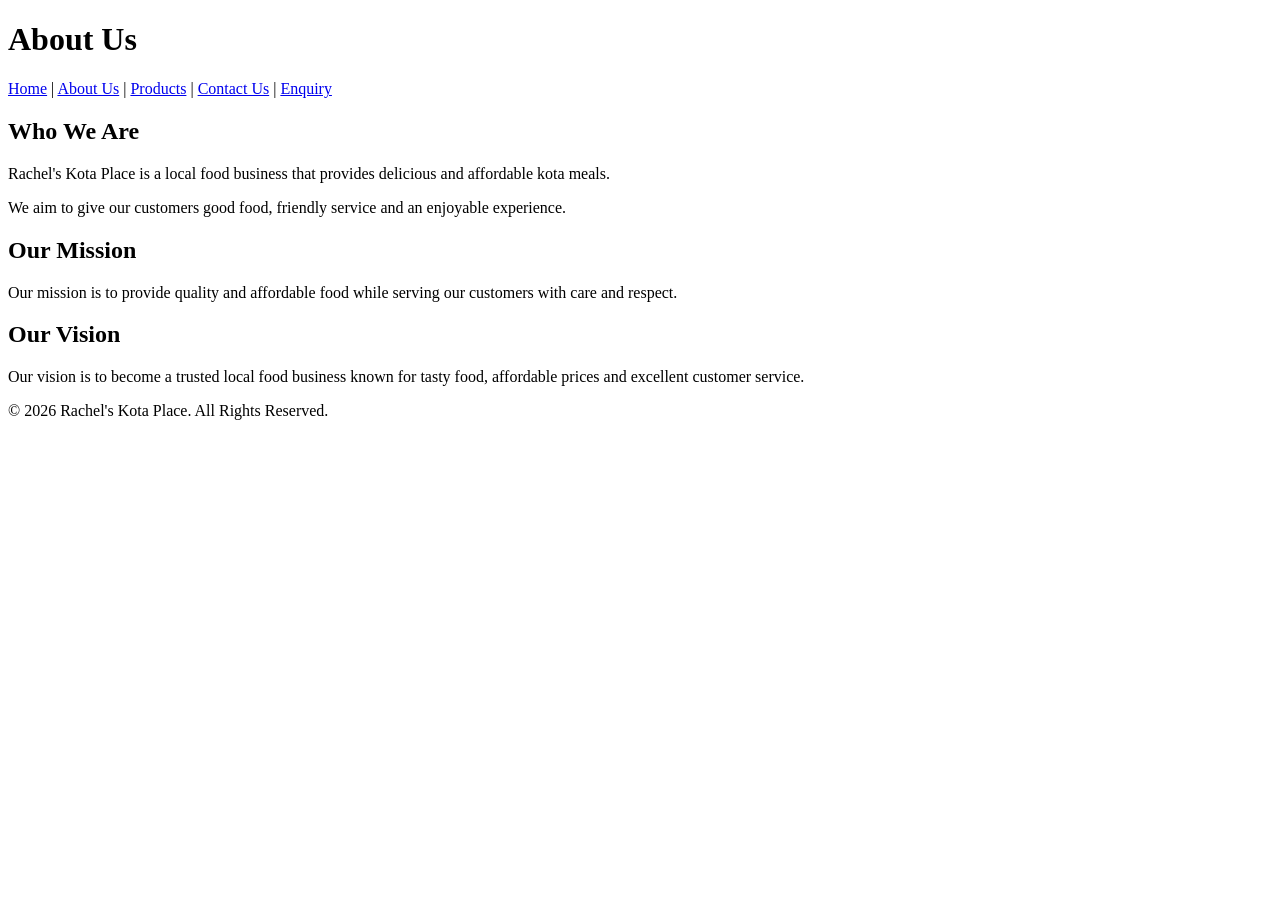
==== about.html @ 19b587e4 "added code" ====
<!DOCTYPE html>
<html lang="en">
<head>
    <meta charset="UTF-8">
    <meta name="viewport" content="width=device-width, initial-scale=1.0">
    <title>About Us - Rachel's Kota Place</title>
</head>

<body>

    <header>
        <h1>About Us</h1>

        <nav>
            <a href="index.html">Home</a> |
            <a href="about.html">About Us</a> |
            <a href="products.html">Products</a> |
            <a href="contact.html">Contact Us</a> |
            <a href="enquiry.html">Enquiry</a>
        </nav>
    </header>

    <main>

        <section>
            <h2>Who We Are</h2>

            <p>
                Rachel's Kota Place is a local food business that provides
                delicious and affordable kota meals.
            </p>

            <p>
                We aim to give our customers good food, friendly service
                and an enjoyable experience.
            </p>
        </section>

        <section>
            <h2>Our Mission</h2>

            <p>
                Our mission is to provide quality and affordable food while
                serving our customers with care and respect.
            </p>
        </section>

        <section>
            <h2>Our Vision</h2>

            <p>
                Our vision is to become a trusted local food business known
                for tasty food, affordable prices and excellent customer service.
            </p>
        </section>

    </main>

    <footer>
        <p>&copy; 2026 Rachel's Kota Place. All Rights Reserved.</p>
    </footer>

</body>
</html>
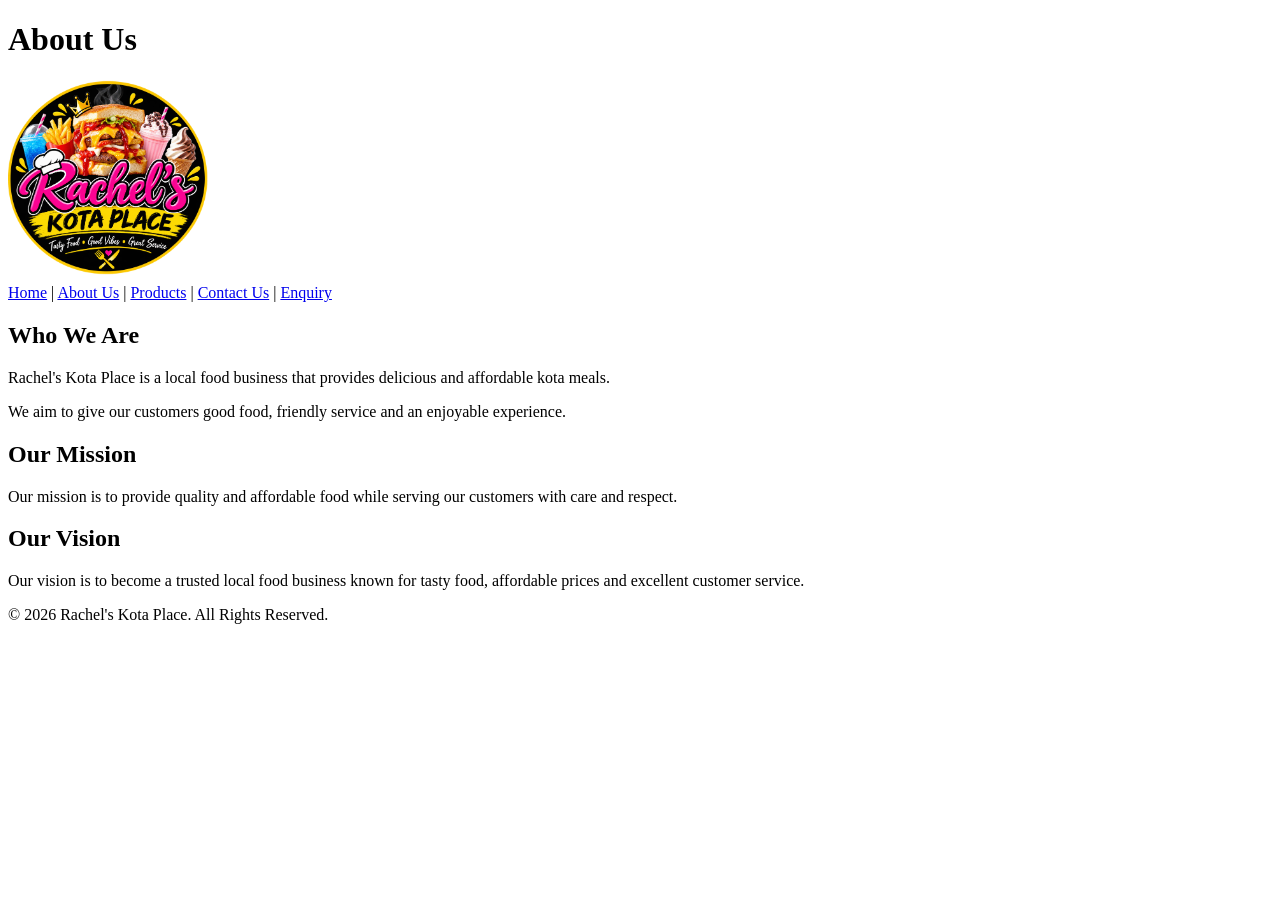
==== commit c69cae23: "added a logo" ====
--- a/about.html
+++ b/about.html
@@ -10,7 +10,8 @@
 
     <header>
         <h1>About Us</h1>
-
+<img src="images/logo.png" alt="Kota Image" 
+        width="200" height="200">
         <nav>
             <a href="index.html">Home</a> |
             <a href="about.html">About Us</a> |
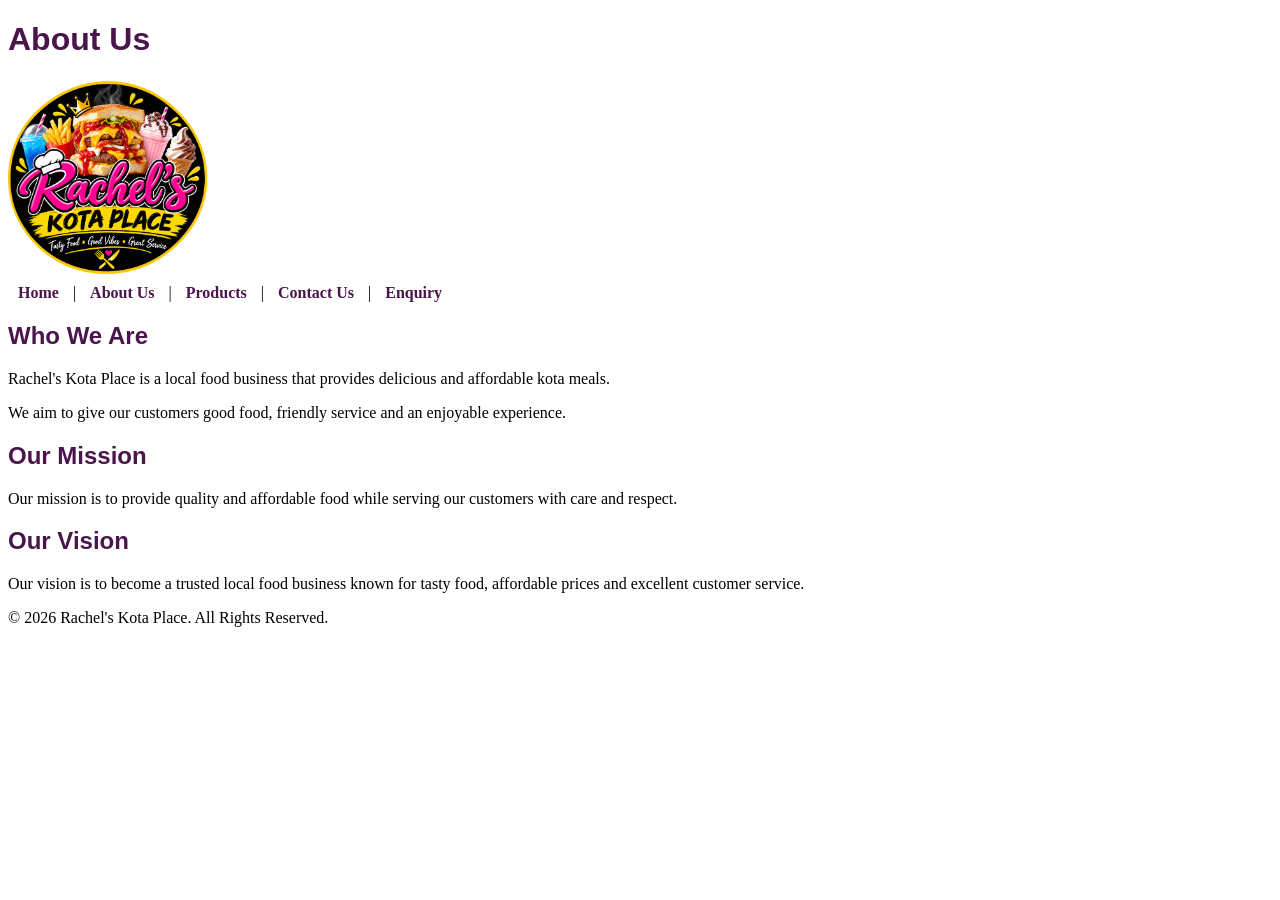
==== commit f84e7d2d: "edited css" ====
--- a/about.html
+++ b/about.html
@@ -4,6 +4,8 @@
     <meta charset="UTF-8">
     <meta name="viewport" content="width=device-width, initial-scale=1.0">
     <title>About Us - Rachel's Kota Place</title>
+      <link rel="  stylesheet" href="css/style.css">
+
 </head>
 
 <body>
--- a/css/style.css
+++ b/css/style.css
@@ -0,0 +1,82 @@
+/* 1. Set up the exact colors from your logo + pink nyana */
+:root {
+  --logo-purple: #4A154B;  /* The rich purple from Rachel's logo */
+  --logo-yellow: #FFD200;  /* The frame yellow */
+  --brand-pink: #FF4A93;   /* The bright pink accent you want */
+  --dark-navy: #1B2B3E;    /* The exact dark color of your current footer */
+}
+
+/* 2. Style your headings to match the logo */
+h1, h2, .form-title {
+  color: var(--logo-purple) !important;
+  font-family: sans-serif;
+}
+
+/* 3. Style your current text navigation menu underneath the logo */
+/* (This applies pink directly to your text links without breaking the layout) */
+nav a, .navigation-links a, header a {
+  color: var(--logo-purple);
+  text-decoration: none;
+  font-weight: bold;
+  padding: 5px 10px;
+  transition: all 0.2s ease;
+}
+
+/* When you hover over a menu item, it turns pink */
+nav a:hover, .navigation-links a:hover {
+  color: var(--brand-pink);
+}
+
+/* The active page link gets a clear pink line underneath it */
+nav a.active, .navigation-links a.active {
+  color: var(--brand-pink);
+  border-bottom: 2px solid var(--brand-pink);
+}
+
+/* 4. Style the Form input boxes */
+input[type="text"],
+input[type="email"],
+select,
+textarea {
+  border: 1px solid #cccccc;
+  border-radius: 4px;
+  padding: 8px;
+}
+
+/* When you click into a text field to type, the border turns pink! */
+input:focus, select:focus, textarea:focus {
+  outline: none;
+  border: 2px solid var(--brand-pink) !important;
+}
+
+/* 5. Style your Submit / Clear buttons at the bottom */
+input[type="submit"], button[type="submit"], .submit-btn {
+  background-color: var(--logo-purple) !important;
+  color: white !important;
+  border: none;
+  padding: 10px 20px;
+  font-weight: bold;
+  cursor: pointer;
+  border-radius: 4px;
+  transition: background 0.2s;
+}
+
+/* When you hover over the submit button, it flashes to your brand pink */
+input[type="submit"]:hover, button[type="submit"]:hover {
+  background-color: var(--brand-pink) !important;
+}
+
+/* Style the clear/reset button to be subtle */
+input[type="reset"], .clear-btn {
+  background: transparent;
+  color: #666666;
+  border: 1px solid #cccccc;
+  padding: 8px 16px;
+  cursor: pointer;
+  border-radius: 4px;
+}
+
+input[type="reset"]:hover {
+  color: var(--brand-pink);
+  border-color: var(--brand-pink);
+}
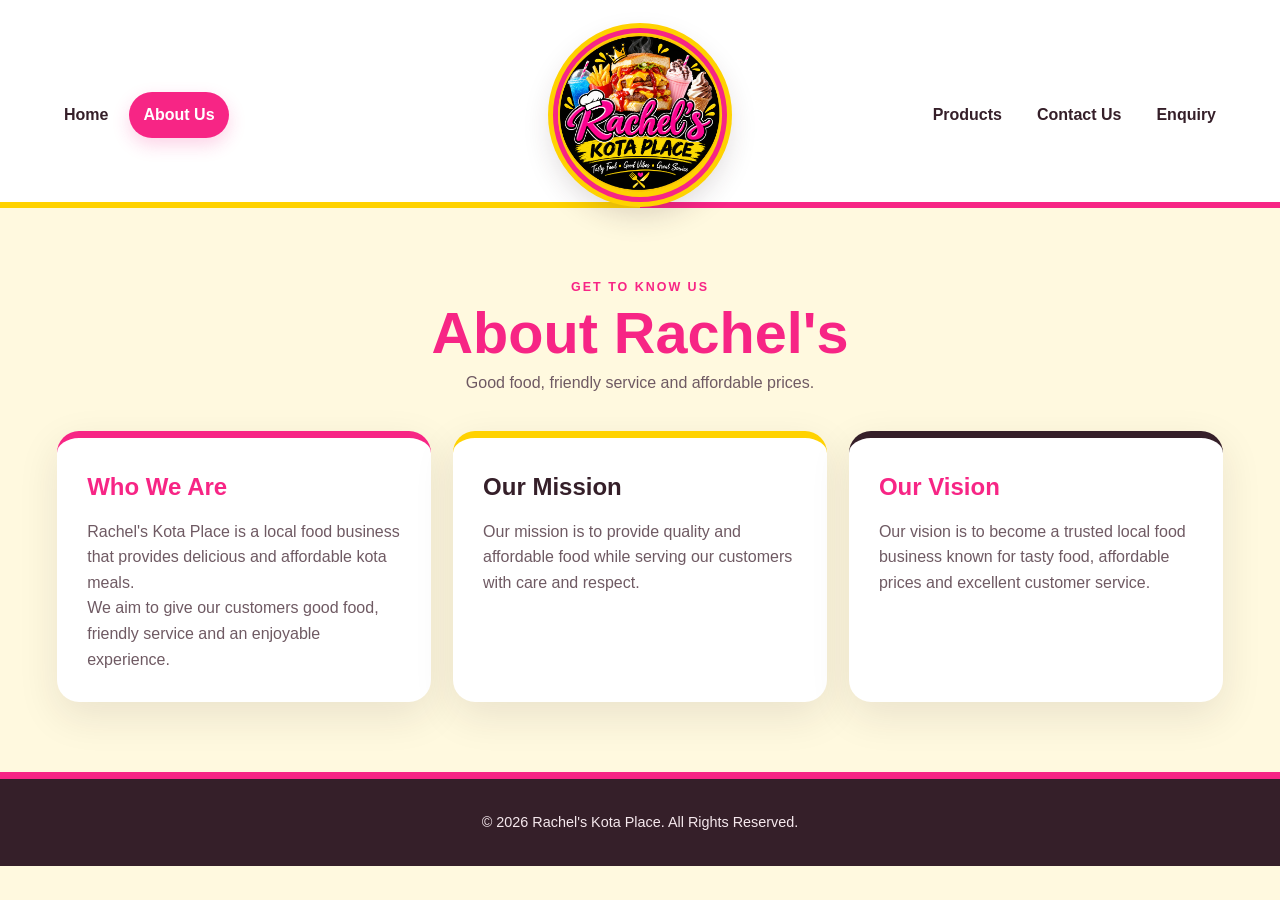
==== commit e6eb5cd0: "UPDATED HTML" ====
--- a/about.html
+++ b/about.html
@@ -4,64 +4,61 @@
     <meta charset="UTF-8">
     <meta name="viewport" content="width=device-width, initial-scale=1.0">
     <title>About Us - Rachel's Kota Place</title>
-      <link rel="  stylesheet" href="css/style.css">
-
+    <link rel="stylesheet" href="css/style.css">
 </head>
-
 <body>
 
-    <header>
-        <h1>About Us</h1>
-<img src="images/logo.png" alt="Kota Image" 
-        width="200" height="200">
-        <nav>
-            <a href="index.html">Home</a> |
-            <a href="about.html">About Us</a> |
-            <a href="products.html">Products</a> |
-            <a href="contact.html">Contact Us</a> |
+<header class="site-header">
+    <div class="header-inner">
+        <nav class="nav nav-left">
+            <a href="index.html">Home</a>
+            <a class="active" href="about.html">About Us</a>
+        </nav>
+        <a class="logo-wrap" href="index.html">
+            <img class="site-logo" src="images/logo.png" alt="Rachel's Kota Place logo">
+        </a>
+        <nav class="nav nav-right">
+            <a href="products.html">Products</a>
+            <a href="contact.html">Contact Us</a>
             <a href="enquiry.html">Enquiry</a>
         </nav>
-    </header>
+    </div>
+    <div class="header-line"></div>
+</header>
 
-    <main>
+<main>
+    <section class="section yellow-section">
+        <div class="section-inner">
+            <div class="section-heading">
+                <div class="small">Get to know us</div>
+                <h2>About Rachel's</h2>
+                <p>Good food, friendly service and affordable prices.</p>
+            </div>
 
-        <section>
-            <h2>Who We Are</h2>
+            <div class="about-grid">
+                <article class="about-card">
+                    <h2>Who We Are</h2>
+                    <p>Rachel's Kota Place is a local food business that provides delicious and affordable kota meals.</p>
+                    <p>We aim to give our customers good food, friendly service and an enjoyable experience.</p>
+                </article>
 
-            <p>
-                Rachel's Kota Place is a local food business that provides
-                delicious and affordable kota meals.
-            </p>
+                <article class="about-card">
+                    <h2>Our Mission</h2>
+                    <p>Our mission is to provide quality and affordable food while serving our customers with care and respect.</p>
+                </article>
 
-            <p>
-                We aim to give our customers good food, friendly service
-                and an enjoyable experience.
-            </p>
-        </section>
+                <article class="about-card">
+                    <h2>Our Vision</h2>
+                    <p>Our vision is to become a trusted local food business known for tasty food, affordable prices and excellent customer service.</p>
+                </article>
+            </div>
+        </div>
+    </section>
+</main>
 
-        <section>
-            <h2>Our Mission</h2>
-
-            <p>
-                Our mission is to provide quality and affordable food while
-                serving our customers with care and respect.
-            </p>
-        </section>
-
-        <section>
-            <h2>Our Vision</h2>
-
-            <p>
-                Our vision is to become a trusted local food business known
-                for tasty food, affordable prices and excellent customer service.
-            </p>
-        </section>
-
-    </main>
-
-    <footer>
-        <p>&copy; 2026 Rachel's Kota Place. All Rights Reserved.</p>
-    </footer>
+<footer>
+    <p>&copy; 2026 Rachel's Kota Place. All Rights Reserved.</p>
+</footer>
 
 </body>
-</html>+</html>
--- a/css/style.css
+++ b/css/style.css
@@ -1,82 +1,851 @@
-/* 1. Set up the exact colors from your logo + pink nyana */
+/* =========================================
+   RACHEL'S KOTA PLACE — PRO DESIGN
+   Pink • Yellow • White • Dark Berry
+   Responsive on desktop, tablet and mobile
+   ========================================= */
+
 :root {
-  --logo-purple: #4A154B;  /* The rich purple from Rachel's logo */
-  --logo-yellow: #FFD200;  /* The frame yellow */
-  --brand-pink: #FF4A93;   /* The bright pink accent you want */
-  --dark-navy: #1B2B3E;    /* The exact dark color of your current footer */
-}
-
-/* 2. Style your headings to match the logo */
-h1, h2, .form-title {
-  color: var(--logo-purple) !important;
-  font-family: sans-serif;
-}
-
-/* 3. Style your current text navigation menu underneath the logo */
-/* (This applies pink directly to your text links without breaking the layout) */
-nav a, .navigation-links a, header a {
-  color: var(--logo-purple);
-  text-decoration: none;
-  font-weight: bold;
-  padding: 5px 10px;
-  transition: all 0.2s ease;
-}
-
-/* When you hover over a menu item, it turns pink */
-nav a:hover, .navigation-links a:hover {
-  color: var(--brand-pink);
-}
-
-/* The active page link gets a clear pink line underneath it */
-nav a.active, .navigation-links a.active {
-  color: var(--brand-pink);
-  border-bottom: 2px solid var(--brand-pink);
-}
-
-/* 4. Style the Form input boxes */
-input[type="text"],
-input[type="email"],
+    --pink: #f72585;
+    --pink-dark: #d9156c;
+    --pink-soft: #fff0f6;
+    --yellow: #ffd200;
+    --yellow-soft: #fff9df;
+    --white: #ffffff;
+    --cream: #fffdf8;
+    --dark: #351f29;
+    --muted: #6f5a63;
+    --line: #f0dfe7;
+    --shadow: 0 14px 40px rgba(53, 31, 41, 0.10);
+    --radius: 22px;
+}
+
+* {
+    box-sizing: border-box;
+    margin: 0;
+    padding: 0;
+}
+
+html {
+    scroll-behavior: smooth;
+}
+
+body {
+    font-family: "Segoe UI", Tahoma, Geneva, Verdana, sans-serif;
+    background: var(--yellow-soft);
+    color: var(--dark);
+    line-height: 1.6;
+    overflow-x: hidden;
+}
+
+img {
+    max-width: 100%;
+    display: block;
+}
+
+a {
+    color: inherit;
+}
+
+/* =========================
+   HEADER
+   ========================= */
+
+.site-header {
+    position: relative;
+    background: var(--white);
+    padding-top: 28px;
+}
+
+.header-inner {
+    width: min(1180px, 94%);
+    margin: 0 auto;
+    min-height: 104px;
+    display: flex;
+    align-items: center;
+    justify-content: space-between;
+    gap: 22px;
+}
+
+/* Navigation sits on both sides of the centred logo */
+.nav {
+    display: flex;
+    align-items: center;
+    gap: 7px;
+    flex: 1;
+}
+
+.nav-left {
+    justify-content: flex-start;
+}
+
+.nav-right {
+    justify-content: flex-end;
+}
+
+.nav a {
+    text-decoration: none;
+    font-weight: 750;
+    color: var(--dark);
+    padding: 10px 14px;
+    border-radius: 25px;
+    transition: .25s ease;
+    white-space: nowrap;
+}
+
+.nav a:hover,
+.nav a.active {
+    background: var(--pink);
+    color: var(--white);
+}
+
+.nav a.active {
+    box-shadow: 0 7px 18px rgba(247, 37, 133, .20);
+}
+
+.logo-wrap {
+    position: relative;
+    z-index: 5;
+    flex: 0 0 174px;
+    display: flex;
+    justify-content: center;
+}
+
+.site-logo {
+    width: 174px;
+    height: 174px;
+    object-fit: cover;
+    border-radius: 50%;
+    border: 5px solid var(--pink);
+    box-shadow: 0 0 0 5px var(--yellow), 0 12px 30px rgba(53, 31, 41, .18);
+    background: var(--yellow);
+}
+
+/* thin brand line under header */
+.header-line {
+    height: 6px;
+    background: linear-gradient(to right, var(--yellow) 0 50%, var(--pink) 50% 100%);
+}
+
+/* =========================
+   HERO
+   ========================= */
+
+.hero {
+    min-height: 470px;
+    background: var(--white);
+    display: grid;
+    grid-template-columns: 1fr 1.15fr;
+    align-items: stretch;
+}
+
+.hero-copy {
+    padding: 70px 7vw 65px max(6vw, calc((100vw - 1180px) / 2));
+    display: flex;
+    flex-direction: column;
+    justify-content: center;
+    position: relative;
+}
+
+.hero-copy::before,
+.hero-copy::after {
+    content: "";
+    position: absolute;
+    width: 28px;
+    height: 28px;
+    border: 7px solid var(--yellow);
+    border-left: 0;
+    border-bottom: 0;
+    transform: rotate(45deg);
+    opacity: .9;
+}
+
+.hero-copy::before {
+    top: 80px;
+    right: 45px;
+}
+
+.hero-copy::after {
+    bottom: 65px;
+    left: 30px;
+    transform: rotate(225deg);
+}
+
+.kicker {
+    color: var(--dark);
+    font-size: clamp(1.2rem, 2vw, 1.7rem);
+    font-weight: 650;
+    font-style: italic;
+    margin-bottom: 4px;
+}
+
+.hero h1 {
+    color: var(--pink);
+    font-size: clamp(3rem, 6vw, 5.5rem);
+    line-height: .95;
+    letter-spacing: -2px;
+    margin-bottom: 14px;
+}
+
+.hero h1 span {
+    color: var(--dark);
+    display: block;
+}
+
+.hero-subtitle {
+    font-size: 1.15rem;
+    color: var(--muted);
+    margin-bottom: 24px;
+}
+
+.hero-subtitle strong {
+    color: var(--pink);
+}
+
+.hero-image {
+    min-height: 470px;
+    background-image: url("../images/hero-kota.jpg");
+    background-size: cover;
+    background-position: center;
+}
+
+.btn {
+    display: inline-flex;
+    width: fit-content;
+    align-items: center;
+    gap: 10px;
+    text-decoration: none;
+    border: 0;
+    background: var(--pink);
+    color: var(--white);
+    font-weight: 800;
+    padding: 13px 24px;
+    border-radius: 30px;
+    box-shadow: 0 9px 22px rgba(247, 37, 133, .24);
+    transition: .25s ease;
+}
+
+.btn:hover {
+    background: var(--yellow);
+    color: var(--dark);
+    transform: translateY(-2px);
+}
+
+/* =========================
+   SHARED SECTIONS
+   ========================= */
+
+.section {
+    padding: 70px 20px;
+}
+
+.section-inner {
+    width: min(1180px, 94%);
+    margin: 0 auto;
+}
+
+.section-heading {
+    text-align: center;
+    margin-bottom: 36px;
+}
+
+.section-heading .small {
+    color: var(--pink);
+    font-weight: 800;
+    text-transform: uppercase;
+    letter-spacing: 2px;
+    font-size: .78rem;
+}
+
+.section-heading h2 {
+    color: var(--pink);
+    font-size: clamp(2.2rem, 5vw, 3.6rem);
+    line-height: 1;
+    margin: 7px 0;
+}
+
+.section-heading p {
+    color: var(--muted);
+}
+
+.yellow-section {
+    background: var(--yellow-soft);
+}
+
+.white-section {
+    background: var(--white);
+}
+
+/* =========================
+   KOTA TABLE / PRODUCT GRID
+   ========================= */
+
+.kota-table {
+    display: grid;
+    grid-template-columns: repeat(5, 1fr);
+    gap: 3px;
+    background: var(--pink);
+    padding: 5px;
+    border-radius: 18px;
+    box-shadow: var(--shadow);
+    overflow: hidden;
+}
+
+.kota-card {
+    background: var(--white);
+    text-align: center;
+    min-width: 0;
+    overflow: hidden;
+}
+
+.kota-card img {
+    width: 100%;
+    height: 175px;
+    object-fit: cover;
+}
+
+.kota-name {
+    background: var(--pink);
+    color: var(--white);
+    font-weight: 800;
+    font-size: 1.08rem;
+    padding: 8px 5px;
+}
+
+.kota-card p {
+    min-height: 70px;
+    padding: 12px 12px 0;
+    color: var(--muted);
+    font-size: .9rem;
+}
+
+.price {
+    display: inline-block;
+    background: var(--yellow);
+    color: var(--dark);
+    font-weight: 900;
+    padding: 7px 17px;
+    border-radius: 30px;
+    margin: 10px 0 17px;
+}
+
+/* Other food */
+.other-products {
+    margin-top: 20px;
+    display: grid;
+    grid-template-columns: repeat(4, 1fr);
+    gap: 16px;
+}
+
+.other-card {
+    background: var(--pink-soft);
+    border: 1px solid #ffd4e5;
+    border-radius: 15px;
+    padding: 15px;
+    text-align: center;
+}
+
+.other-card img {
+    height: 110px;
+    width: 100%;
+    object-fit: cover;
+    border-radius: 12px;
+}
+
+.other-card h3 {
+    margin-top: 12px;
+    background: var(--pink);
+    color: var(--white);
+    border-radius: 9px;
+    padding: 7px;
+    font-size: 1rem;
+}
+
+.other-card .price {
+    margin: 8px 0 0;
+    padding: 4px 15px;
+}
+
+/* =========================
+   INFO CARDS
+   ========================= */
+
+.info-grid {
+    display: grid;
+    grid-template-columns: repeat(3, 1fr);
+    gap: 0;
+    background: var(--white);
+}
+
+.info-card {
+    text-align: center;
+    padding: 30px;
+    border-right: 1px solid var(--yellow);
+}
+
+.info-card:last-child {
+    border-right: 0;
+}
+
+.info-icon {
+    font-size: 2.2rem;
+    margin-bottom: 8px;
+}
+
+.info-card h3 {
+    font-size: 1.3rem;
+    margin-bottom: 8px;
+}
+
+.info-card p {
+    color: var(--muted);
+}
+
+/* =========================
+   ABOUT PAGE
+   ========================= */
+
+.about-grid {
+    display: grid;
+    grid-template-columns: repeat(3, 1fr);
+    gap: 22px;
+}
+
+.about-card {
+    background: var(--white);
+    padding: 30px;
+    border-radius: var(--radius);
+    border-top: 7px solid var(--pink);
+    box-shadow: var(--shadow);
+}
+
+.about-card:nth-child(2) {
+    border-top-color: var(--yellow);
+}
+
+.about-card:nth-child(3) {
+    border-top-color: var(--dark);
+}
+
+.about-card h2 {
+    color: var(--pink);
+    margin-bottom: 12px;
+}
+
+.about-card:nth-child(2) h2 {
+    color: var(--dark);
+}
+
+.about-card p {
+    color: var(--muted);
+}
+
+/* =========================
+   CONTACT PAGE
+   ========================= */
+
+.contact-grid {
+    display: grid;
+    grid-template-columns: .8fr 1.2fr;
+    gap: 25px;
+    align-items: stretch;
+}
+
+.contact-card,
+.map-card,
+.form-card {
+    background: var(--white);
+    border-radius: var(--radius);
+    box-shadow: var(--shadow);
+    padding: 30px;
+}
+
+.contact-item {
+    padding: 18px 0;
+    border-bottom: 1px solid var(--line);
+}
+
+.contact-item:last-child {
+    border-bottom: 0;
+}
+
+.contact-item h3 {
+    color: var(--pink);
+    margin-bottom: 4px;
+}
+
+.contact-item p {
+    color: var(--muted);
+}
+
+.map-card {
+    padding: 10px;
+}
+
+.map-card iframe {
+    width: 100%;
+    height: 100%;
+    min-height: 390px;
+    border: 0;
+    border-radius: 16px;
+}
+
+/* =========================
+   ENQUIRY PAGE
+   ========================= */
+
+.form-card {
+    max-width: 850px;
+    margin: 0 auto;
+}
+
+.form-card h2 {
+    color: var(--pink);
+    font-size: 2rem;
+    margin-bottom: 6px;
+}
+
+.form-intro {
+    color: var(--muted);
+    margin-bottom: 25px;
+}
+
+.form-row {
+    display: grid;
+    grid-template-columns: 1fr 1fr;
+    gap: 18px;
+}
+
+.form-group {
+    margin-bottom: 18px;
+}
+
+label {
+    display: block;
+    font-weight: 750;
+    margin-bottom: 7px;
+}
+
+input,
 select,
 textarea {
-  border: 1px solid #cccccc;
-  border-radius: 4px;
-  padding: 8px;
-}
-
-/* When you click into a text field to type, the border turns pink! */
-input:focus, select:focus, textarea:focus {
-  outline: none;
-  border: 2px solid var(--brand-pink) !important;
-}
-
-/* 5. Style your Submit / Clear buttons at the bottom */
-input[type="submit"], button[type="submit"], .submit-btn {
-  background-color: var(--logo-purple) !important;
-  color: white !important;
-  border: none;
-  padding: 10px 20px;
-  font-weight: bold;
-  cursor: pointer;
-  border-radius: 4px;
-  transition: background 0.2s;
-}
-
-/* When you hover over the submit button, it flashes to your brand pink */
-input[type="submit"]:hover, button[type="submit"]:hover {
-  background-color: var(--brand-pink) !important;
-}
-
-/* Style the clear/reset button to be subtle */
-input[type="reset"], .clear-btn {
-  background: transparent;
-  color: #666666;
-  border: 1px solid #cccccc;
-  padding: 8px 16px;
-  cursor: pointer;
-  border-radius: 4px;
-}
-
-input[type="reset"]:hover {
-  color: var(--brand-pink);
-  border-color: var(--brand-pink);
-}
+    width: 100%;
+    border: 2px solid var(--line);
+    background: var(--cream);
+    border-radius: 12px;
+    padding: 13px 14px;
+    font: inherit;
+    color: var(--dark);
+    outline: none;
+}
+
+input:focus,
+select:focus,
+textarea:focus {
+    border-color: var(--pink);
+    box-shadow: 0 0 0 4px rgba(247, 37, 133, .10);
+}
+
+textarea {
+    min-height: 150px;
+    resize: vertical;
+}
+
+.form-actions {
+    display: flex;
+    gap: 10px;
+    flex-wrap: wrap;
+}
+
+.btn-secondary {
+    border: 0;
+    background: var(--dark);
+    color: var(--white);
+    cursor: pointer;
+    box-shadow: none;
+}
+
+.btn-secondary:hover {
+    background: var(--yellow);
+    color: var(--dark);
+}
+
+/* =========================
+   CTA
+   ========================= */
+
+.cta {
+    text-align: center;
+    padding: 50px 20px;
+    background: var(--white);
+    position: relative;
+    border-top: 1px solid var(--line);
+}
+
+.cta h2 {
+    font-size: clamp(2rem, 4vw, 3rem);
+    margin-bottom: 18px;
+}
+
+.cta p {
+    color: var(--muted);
+    margin-bottom: 22px;
+}
+
+/* =========================
+   FOOTER
+   ========================= */
+
+footer {
+    background: var(--dark);
+    color: var(--white);
+    text-align: center;
+    padding: 32px 15px;
+    border-top: 7px solid var(--pink);
+}
+
+footer p {
+    color: #f5e8ed;
+    margin: 0;
+    font-size: .9rem;
+}
+
+/* =========================
+   TABLET
+   ========================= */
+
+@media (max-width: 950px) {
+    .header-inner {
+        min-height: 90px;
+    }
+
+    .logo-wrap {
+        flex-basis: 140px;
+    }
+
+    .site-logo {
+        width: 140px;
+        height: 140px;
+    }
+
+    .nav a {
+        padding: 8px 9px;
+        font-size: .9rem;
+    }
+
+    .kota-table {
+        grid-template-columns: repeat(3, 1fr);
+    }
+
+    .other-products {
+        grid-template-columns: repeat(2, 1fr);
+    }
+
+    .about-grid {
+        grid-template-columns: 1fr;
+    }
+
+    .contact-grid {
+        grid-template-columns: 1fr;
+    }
+}
+
+/* =========================
+   MOBILE
+   ========================= */
+
+@media (max-width: 700px) {
+    .site-header {
+        padding-top: 15px;
+    }
+
+    .header-inner {
+        width: 94%;
+        display: flex;
+        flex-direction: column;
+        min-height: 0;
+        gap: 13px;
+    }
+
+    .logo-wrap {
+        order: 1;
+        flex-basis: auto;
+    }
+
+    .site-logo {
+        width: 125px;
+        height: 125px;
+    }
+
+    .nav {
+        width: 100%;
+        display: grid;
+        grid-template-columns: repeat(2, 1fr);
+        gap: 6px;
+    }
+
+    .nav-left,
+    .nav-right {
+        justify-content: stretch;
+    }
+
+    .nav-left {
+        order: 2;
+    }
+
+    .nav-right {
+        order: 3;
+    }
+
+    .nav a {
+        text-align: center;
+        padding: 9px 5px;
+        font-size: .85rem;
+    }
+
+    .header-line {
+        margin-top: 13px;
+    }
+
+    .hero {
+        grid-template-columns: 1fr;
+    }
+
+    .hero-copy {
+        padding: 55px 25px 45px;
+        text-align: center;
+        align-items: center;
+    }
+
+    .hero h1 {
+        font-size: clamp(3rem, 15vw, 4.5rem);
+    }
+
+    .hero-image {
+        min-height: 290px;
+        order: 2;
+    }
+
+    .section {
+        padding: 45px 14px;
+    }
+
+    .section-inner {
+        width: 100%;
+    }
+
+    .kota-table {
+        grid-template-columns: 1fr;
+        gap: 5px;
+    }
+
+    .kota-card {
+        display: grid;
+        grid-template-columns: 120px 1fr;
+        grid-template-rows: auto auto auto;
+        text-align: left;
+        align-items: center;
+    }
+
+    .kota-card img {
+        grid-row: 1 / 4;
+        height: 150px;
+        width: 120px;
+    }
+
+    .kota-name {
+        align-self: end;
+        padding: 7px 12px;
+    }
+
+    .kota-card p {
+        min-height: 0;
+        padding: 6px 12px;
+        font-size: .86rem;
+    }
+
+    .kota-card .price {
+        justify-self: start;
+        margin: 5px 12px 10px;
+    }
+
+    .other-products {
+        grid-template-columns: 1fr 1fr;
+        gap: 10px;
+    }
+
+    .other-card {
+        padding: 10px;
+    }
+
+    .other-card img {
+        height: 95px;
+    }
+
+    .info-grid {
+        grid-template-columns: 1fr;
+    }
+
+    .info-card {
+        border-right: 0;
+        border-bottom: 1px solid var(--yellow);
+    }
+
+    .info-card:last-child {
+        border-bottom: 0;
+    }
+
+    .form-row {
+        grid-template-columns: 1fr;
+        gap: 0;
+    }
+
+    .contact-card,
+    .map-card,
+    .form-card {
+        padding: 20px;
+    }
+
+    .map-card iframe {
+        min-height: 300px;
+    }
+}
+
+/* =========================
+   VERY SMALL PHONES
+   ========================= */
+
+@media (max-width: 400px) {
+    .site-logo {
+        width: 105px;
+        height: 105px;
+    }
+
+    .nav {
+        grid-template-columns: 1fr;
+    }
+
+    .nav a {
+        font-size: .9rem;
+    }
+
+    .hero-copy {
+        padding: 45px 18px 35px;
+    }
+
+    .hero h1 {
+        font-size: 2.8rem;
+    }
+
+    .other-products {
+        grid-template-columns: 1fr;
+    }
+
+    .kota-card {
+        grid-template-columns: 100px 1fr;
+    }
+
+    .kota-card img {
+        width: 100px;
+        height: 135px;
+    }
+}
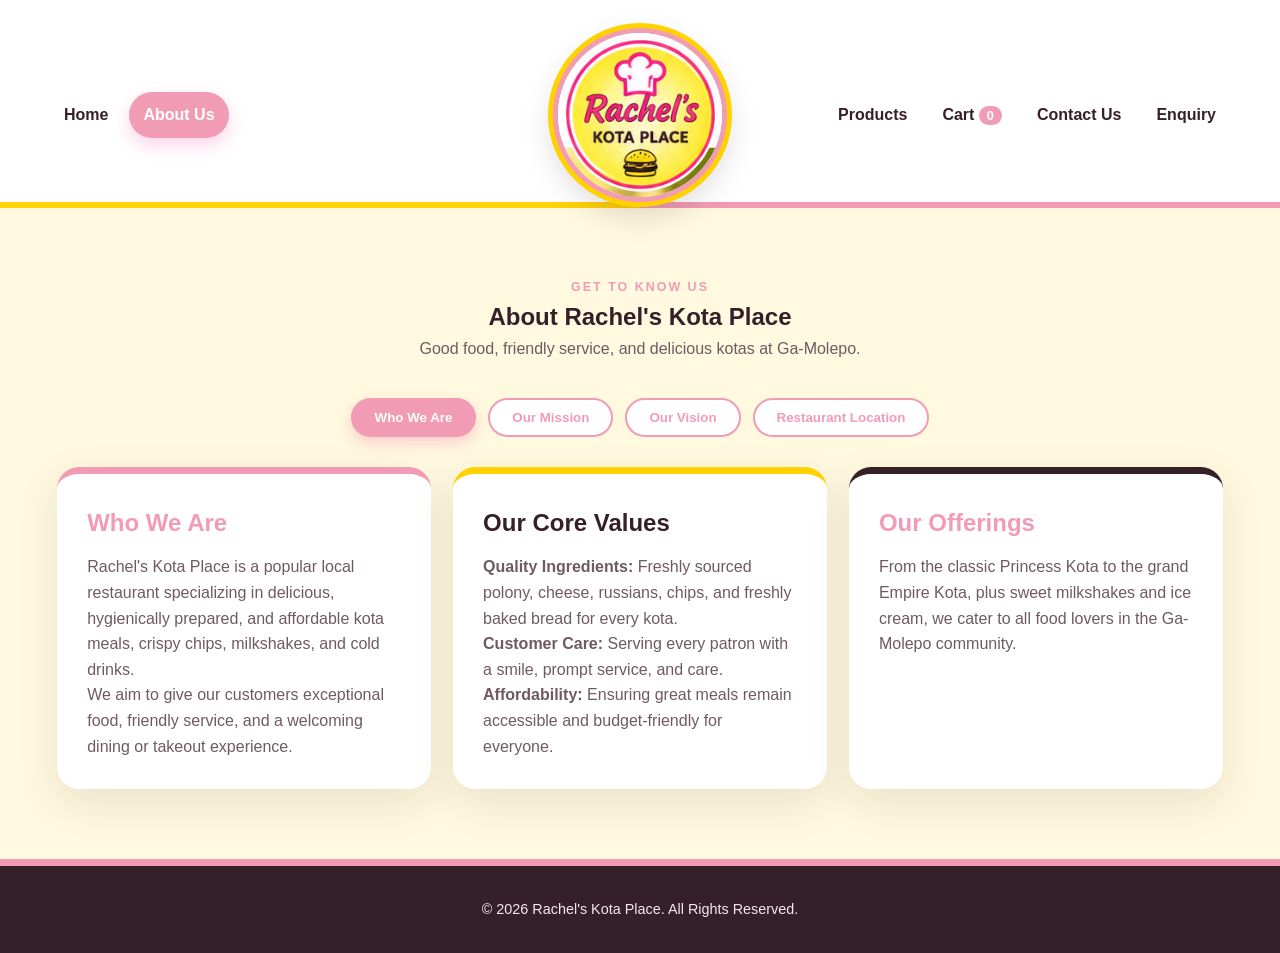
==== commit 0ad1ccbd: "ive added a java script" ====
--- a/about.html
+++ b/about.html
@@ -3,7 +3,8 @@
 <head>
     <meta charset="UTF-8">
     <meta name="viewport" content="width=device-width, initial-scale=1.0">
-    <title>About Us - Rachel's Kota Place</title>
+    <title>About Us | Rachel's Kota Place Restaurant</title>
+    <meta name="description" content="Learn about Rachel's Kota Place restaurant history, mission, vision, and our delicious kotas at Ga-Molepo.">
     <link rel="stylesheet" href="css/style.css">
 </head>
 <body>
@@ -14,11 +15,12 @@
             <a href="index.html">Home</a>
             <a class="active" href="about.html">About Us</a>
         </nav>
-        <a class="logo-wrap" href="index.html">
+        <a class="logo-wrap" href="index.html" aria-label="Rachel's Kota Place home">
             <img class="site-logo" src="images/logo.png" alt="Rachel's Kota Place logo">
         </a>
         <nav class="nav nav-right">
             <a href="products.html">Products</a>
+            <a href="cart.html">Cart <span id="cartBadge" style="background:var(--pink); color:white; padding:2px 8px; border-radius:10px; font-size:0.8rem;">0</span></a>
             <a href="contact.html">Contact Us</a>
             <a href="enquiry.html">Enquiry</a>
         </nav>
@@ -31,27 +33,67 @@
         <div class="section-inner">
             <div class="section-heading">
                 <div class="small">Get to know us</div>
-                <h2>About Rachel's</h2>
-                <p>Good food, friendly service and affordable prices.</p>
+                <h1>About Rachel's Kota Place</h1>
+                <p>Good food, friendly service, and delicious kotas at Ga-Molepo.</p>
             </div>
 
-            <div class="about-grid">
-                <article class="about-card">
-                    <h2>Who We Are</h2>
-                    <p>Rachel's Kota Place is a local food business that provides delicious and affordable kota meals.</p>
-                    <p>We aim to give our customers good food, friendly service and an enjoyable experience.</p>
-                </article>
+            <!-- Interactive Tabs Navigation -->
+            <div class="tabs-nav">
+                <button class="tab-btn active" onclick="switchTab(event, 'who-we-are')">Who We Are</button>
+                <button class="tab-btn" onclick="switchTab(event, 'mission')">Our Mission</button>
+                <button class="tab-btn" onclick="switchTab(event, 'vision')">Our Vision</button>
+                <button class="tab-btn" onclick="switchTab(event, 'location')">Restaurant Location</button>
+            </div>
 
-                <article class="about-card">
-                    <h2>Our Mission</h2>
-                    <p>Our mission is to provide quality and affordable food while serving our customers with care and respect.</p>
-                </article>
+            <!-- Tab Panels -->
+            <div id="who-we-are" class="tab-panel active">
+                <div class="about-grid">
+                    <article class="about-card">
+                        <h2>Who We Are</h2>
+                        <p>Rachel's Kota Place is a popular local restaurant specializing in delicious, hygienically prepared, and affordable kota meals, crispy chips, milkshakes, and cold drinks.</p>
+                        <p>We aim to give our customers exceptional food, friendly service, and a welcoming dining or takeout experience.</p>
+                    </article>
+                    <article class="about-card">
+                        <h2>Our Core Values</h2>
+                        <p><strong>Quality Ingredients:</strong> Freshly sourced polony, cheese, russians, chips, and freshly baked bread for every kota.</p>
+                        <p><strong>Customer Care:</strong> Serving every patron with a smile, prompt service, and care.</p>
+                        <p><strong>Affordability:</strong> Ensuring great meals remain accessible and budget-friendly for everyone.</p>
+                    </article>
+                    <article class="about-card">
+                        <h2>Our Offerings</h2>
+                        <p>From the classic Princess Kota to the grand Empire Kota, plus sweet milkshakes and ice cream, we cater to all food lovers in the Ga-Molepo community.</p>
+                    </article>
+                </div>
+            </div>
 
-                <article class="about-card">
-                    <h2>Our Vision</h2>
-                    <p>Our vision is to become a trusted local food business known for tasty food, affordable prices and excellent customer service.</p>
-                </article>
+            <div id="mission" class="tab-panel">
+                <div class="about-grid">
+                    <article class="about-card">
+                        <h2>Our Mission</h2>
+                        <p>Our mission is to provide quality, tasty, and affordable food while serving our customers with care and respect in a clean restaurant environment.</p>
+                    </article>
+                </div>
             </div>
+
+            <div id="vision" class="tab-panel">
+                <div class="about-grid">
+                    <article class="about-card">
+                        <h2>Our Vision</h2>
+                        <p>Our vision is to become the leading trusted local restaurant and food brand known for mouthwatering kotas, affordable prices, and excellent customer service.</p>
+                    </article>
+                </div>
+            </div>
+
+            <div id="location" class="tab-panel">
+                <div class="about-grid">
+                    <article class="about-card">
+                        <h2>Ga-Molepo Restaurant Location</h2>
+                        <p>Our main restaurant is proudly located in <strong>Ga-Molepo, Polokwane, 0732</strong>.</p>
+                        <p>We welcome walk-in customers daily for sit-down or takeaway orders, as well as party and event catering inquiries.</p>
+                    </article>
+                </div>
+            </div>
+
         </div>
     </section>
 </main>
@@ -60,5 +102,25 @@
     <p>&copy; 2026 Rachel's Kota Place. All Rights Reserved.</p>
 </footer>
 
+<script>
+document.addEventListener("DOMContentLoaded", function() {
+    const cart = JSON.parse(localStorage.getItem('rachel_cart')) || [];
+    const totalCount = cart.reduce((sum, item) => sum + item.quantity, 0);
+    const badge = document.getElementById('cartBadge');
+    if (badge) badge.innerText = totalCount;
+});
+
+function switchTab(evt, tabId) {
+    const panels = document.querySelectorAll('.tab-panel');
+    panels.forEach(p => p.classList.remove('active'));
+
+    const buttons = document.querySelectorAll('.tab-btn');
+    buttons.forEach(b => b.classList.remove('active'));
+
+    document.getElementById(tabId).classList.add('active');
+    evt.currentTarget.classList.add('active');
+}
+</script>
+
 </body>
 </html>
--- a/css/style.css
+++ b/css/style.css
@@ -5,9 +5,9 @@
    ========================================= */
 
 :root {
-    --pink: #f72585;
-    --pink-dark: #d9156c;
-    --pink-soft: #fff0f6;
+    --pink: #f29bb5;
+    --pink-dark: #d47a96;
+    --pink-soft: #fff4f7;
     --yellow: #ffd200;
     --yellow-soft: #fff9df;
     --white: #ffffff;
@@ -849,3 +849,287 @@
         height: 135px;
     }
 }
+
+/* =========================
+   ADVANCED UI & INTERACTIVITY STYLES
+   ========================= */
+
+/* Lightbox */
+.lightbox-overlay {
+    position: fixed;
+    top: 0;
+    left: 0;
+    width: 100vw;
+    height: 100vh;
+    background: rgba(0, 0, 0, 0.85);
+    display: flex;
+    align-items: center;
+    justify-content: center;
+    z-index: 1000;
+    opacity: 0;
+    visibility: hidden;
+    transition: opacity 0.3s ease, visibility 0.3s ease;
+}
+
+.lightbox-overlay.active {
+    opacity: 1;
+    visibility: visible;
+}
+
+.lightbox-container {
+    position: relative;
+    max-width: 90%;
+    max-height: 90%;
+    text-align: center;
+}
+
+.lightbox-container img {
+    max-width: 100%;
+    max-height: 80vh;
+    border-radius: 12px;
+    border: 4px solid var(--white);
+    box-shadow: 0 10px 30px rgba(0,0,0,0.5);
+}
+
+.lightbox-caption {
+    color: var(--white);
+    margin-top: 15px;
+    font-size: 1.2rem;
+    font-weight: 600;
+}
+
+.lightbox-close {
+    position: absolute;
+    top: -40px;
+    right: 0;
+    background: var(--pink);
+    color: var(--white);
+    border: none;
+    font-size: 1.5rem;
+    width: 36px;
+    height: 36px;
+    border-radius: 50%;
+    cursor: pointer;
+    font-weight: bold;
+    display: flex;
+    align-items: center;
+    justify-content: center;
+    transition: background 0.2s;
+}
+
+.lightbox-close:hover {
+    background: var(--yellow);
+    color: var(--dark);
+}
+
+/* Interactive Tabs */
+.tabs-nav {
+    display: flex;
+    justify-content: center;
+    gap: 12px;
+    margin-bottom: 30px;
+    flex-wrap: wrap;
+}
+
+.tab-btn {
+    background: var(--white);
+    border: 2px solid var(--pink);
+    color: var(--pink);
+    padding: 10px 22px;
+    font-weight: 700;
+    border-radius: 25px;
+    cursor: pointer;
+    transition: all 0.25s ease;
+}
+
+.tab-btn.active, .tab-btn:hover {
+    background: var(--pink);
+    color: var(--white);
+    box-shadow: 0 6px 15px rgba(247, 37, 133, 0.2);
+}
+
+.tab-panel {
+    display: none;
+}
+
+.tab-panel.active {
+    display: block;
+    animation: fadeIn 0.4s ease;
+}
+
+@keyframes fadeIn {
+    from { opacity: 0; transform: translateY(8px); }
+    to { opacity: 1; transform: translateY(0); }
+}
+
+/* Product Search / Filter Bar */
+.filter-bar {
+    display: flex;
+    justify-content: center;
+    gap: 12px;
+    margin-bottom: 30px;
+    flex-wrap: wrap;
+    align-items: center;
+}
+
+.filter-input {
+    max-width: 320px;
+    padding: 10px 18px;
+    border-radius: 25px;
+    border: 2px solid var(--pink);
+    background: var(--white);
+}
+
+.filter-btn {
+    background: var(--white);
+    border: 2px solid var(--dark);
+    color: var(--dark);
+    padding: 8px 18px;
+    border-radius: 20px;
+    font-weight: 650;
+    cursor: pointer;
+    transition: all 0.2s;
+}
+
+.filter-btn.active, .filter-btn:hover {
+    background: var(--dark);
+    color: var(--white);
+}
+
+/* Leaflet Map */
+#leaflet-map {
+    width: 100%;
+    height: 390px;
+    border-radius: 16px;
+    z-index: 1;
+}
+
+/* Validation & AJAX Toast */
+.error-text {
+    color: var(--pink-dark);
+    font-size: 0.82rem;
+    margin-top: 4px;
+    display: block;
+    font-weight: 600;
+}
+
+input.error, select.error, textarea.error {
+    border-color: var(--pink-dark);
+    background: #fff0f4;
+}
+
+.toast-notification {
+    position: fixed;
+    bottom: 25px;
+    right: 25px;
+    background: var(--pink);
+    color: var(--white);
+    padding: 16px 24px;
+    border-radius: 12px;
+    box-shadow: 0 10px 30px rgba(0,0,0,0.2);
+    font-weight: 700;
+    z-index: 1100;
+    opacity: 0;
+    transform: translateY(20px);
+    transition: all 0.3s ease;
+}
+
+.toast-notification.show {
+    opacity: 1;
+    transform: translateY(0);
+}
+
+/* =========================
+   CART & ADD-TO-CART STYLES
+   ========================= */
+
+.product-actions {
+    display: flex;
+    gap: 8px;
+    align-items: center;
+    justify-content: center;
+    margin: 10px 10px 15px;
+}
+
+.qty-input {
+    width: 60px;
+    padding: 8px;
+    border: 2px solid var(--line);
+    border-radius: 8px;
+    text-align: center;
+    font-weight: 700;
+}
+
+.add-cart-btn {
+    background: var(--pink);
+    color: var(--white);
+    border: none;
+    padding: 8px 14px;
+    border-radius: 20px;
+    font-weight: 700;
+    cursor: pointer;
+    transition: 0.2s;
+}
+
+.add-cart-btn:hover {
+    background: var(--yellow);
+    color: var(--dark);
+}
+
+.cart-table {
+    width: 100%;
+    border-collapse: collapse;
+    background: var(--white);
+    border-radius: var(--radius);
+    overflow: hidden;
+    box-shadow: var(--shadow);
+    margin-bottom: 30px;
+}
+
+.cart-table th, .cart-table td {
+    padding: 15px 20px;
+    text-align: left;
+    border-bottom: 1px solid var(--line);
+}
+
+.cart-table th {
+    background: var(--pink);
+    color: var(--white);
+    font-weight: 750;
+}
+
+.cart-table img {
+    width: 60px;
+    height: 60px;
+    object-fit: cover;
+    border-radius: 8px;
+}
+
+.cart-summary {
+    background: var(--white);
+    padding: 25px;
+    border-radius: var(--radius);
+    box-shadow: var(--shadow);
+    text-align: right;
+}
+
+.cart-summary h3 {
+    margin-bottom: 15px;
+    color: var(--dark);
+}
+
+.remove-btn {
+    background: var(--pink-dark);
+    color: var(--white);
+    border: none;
+    padding: 6px 12px;
+    border-radius: 6px;
+    cursor: pointer;
+    font-weight: 600;
+}
+
+.remove-btn:hover {
+    background: #a80f50;
+}
+
+
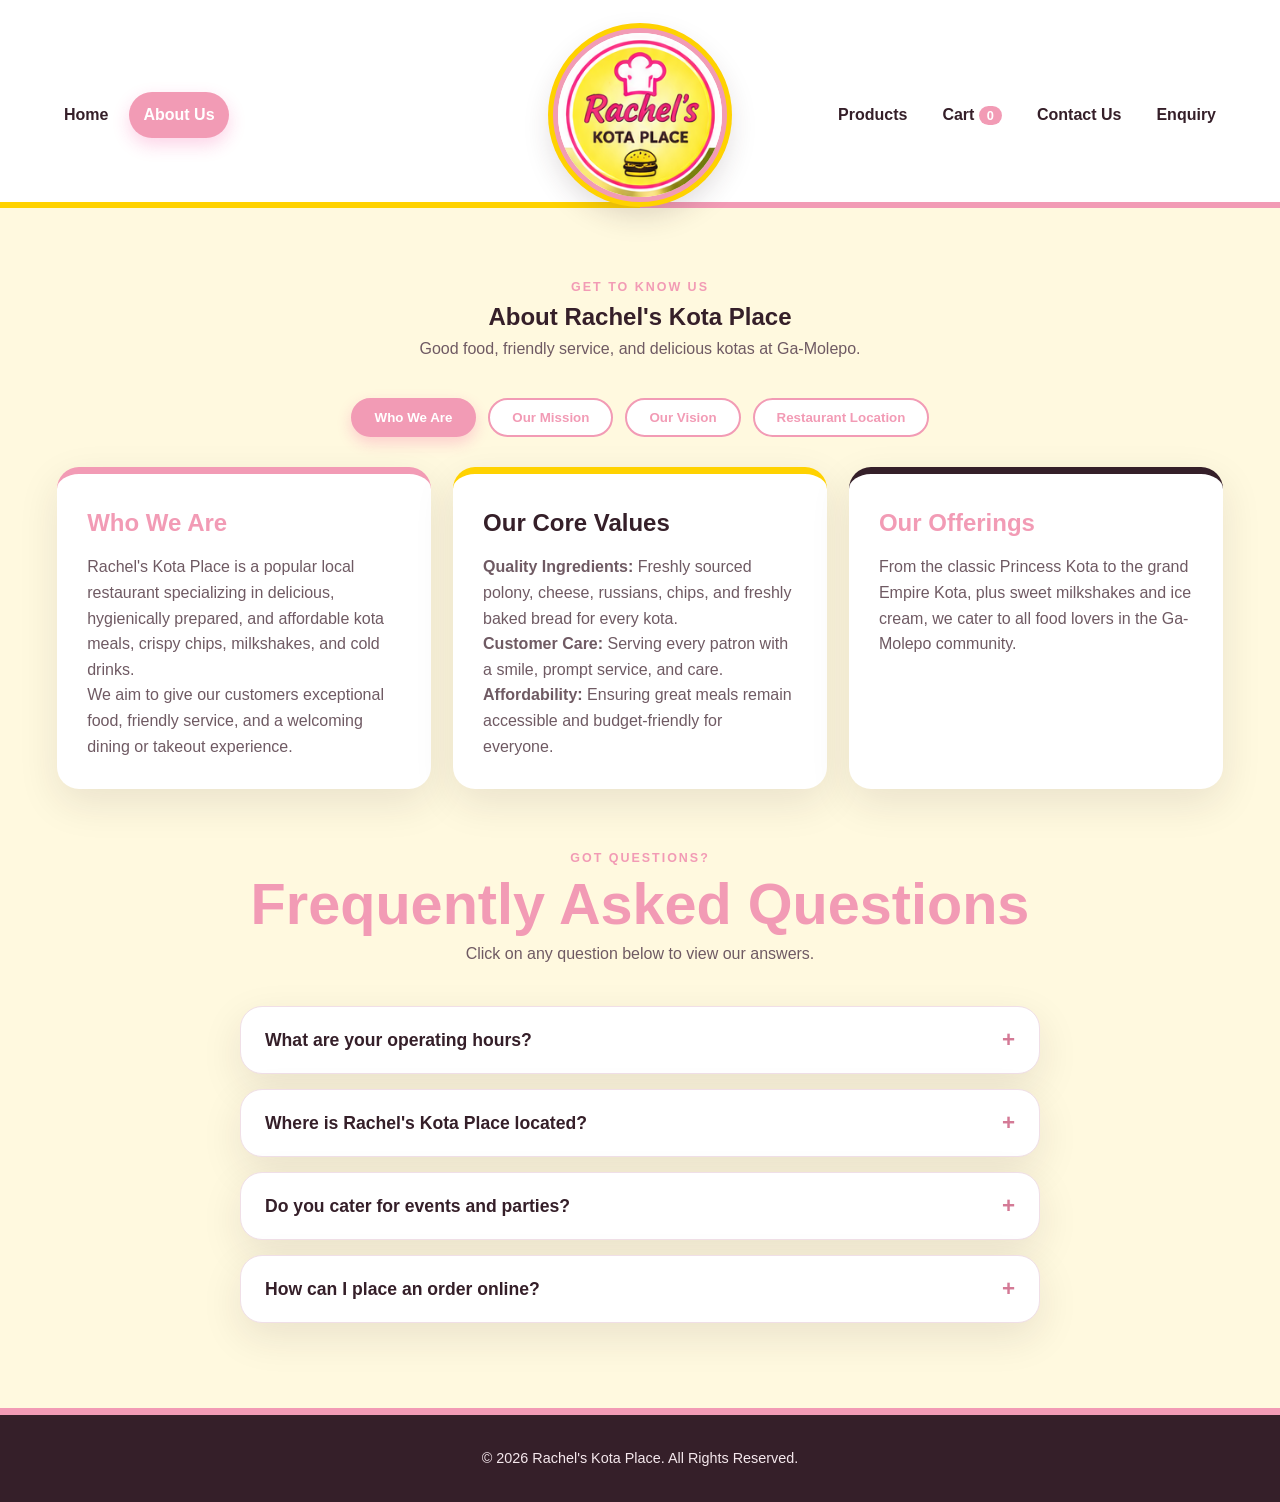
==== commit 50363862: "added a java sccript  and updated everything" ====
--- a/about.html
+++ b/about.html
@@ -3,8 +3,13 @@
 <head>
     <meta charset="UTF-8">
     <meta name="viewport" content="width=device-width, initial-scale=1.0">
-    <title>About Us | Rachel's Kota Place Restaurant</title>
-    <meta name="description" content="Learn about Rachel's Kota Place restaurant history, mission, vision, and our delicious kotas at Ga-Molepo.">
+    <title>About Us & FAQ | Rachel's Kota Place Restaurant</title>
+    <meta name="description" content="Learn about Rachel's Kota Place restaurant history, mission, vision, FAQ, and our delicious kotas at Ga-Molepo.">
+    <meta property="og:title" content="About Us | Rachel's Kota Place">
+    <meta property="og:description" content="Discover our story, mission, vision, and FAQs at Rachel's Kota Place in Ga-Molepo.">
+    <meta property="og:image" content="images/logo.png">
+    <meta http-equiv="X-Content-Type-Options" content="nosniff">
+    <meta http-equiv="X-Frame-Options" content="DENY">
     <link rel="stylesheet" href="css/style.css">
 </head>
 <body>
@@ -94,6 +99,45 @@
                 </div>
             </div>
 
+            <!-- Interactive FAQ Accordion Section -->
+            <div style="margin-top: 60px;">
+                <div class="section-heading" style="margin-bottom: 30px;">
+                    <div class="small">Got Questions?</div>
+                    <h2>Frequently Asked Questions</h2>
+                    <p>Click on any question below to view our answers.</p>
+                </div>
+
+                <div class="accordion-container">
+                    <div class="accordion-item">
+                        <button class="accordion-header" onclick="toggleAccordion(this)">What are your operating hours?</button>
+                        <div class="accordion-content">
+                            <p>We are open Monday through Saturday from 08:00 AM to 19:00 PM. We welcome walk-in orders, takeaways, and advance bookings.</p>
+                        </div>
+                    </div>
+
+                    <div class="accordion-item">
+                        <button class="accordion-header" onclick="toggleAccordion(this)">Where is Rachel's Kota Place located?</button>
+                        <div class="accordion-content">
+                            <p>Our restaurant is proudly located in Ga-Molepo, Polokwane, 0732. You can check our exact pin on the Contact Us page interactive map.</p>
+                        </div>
+                    </div>
+
+                    <div class="accordion-item">
+                        <button class="accordion-header" onclick="toggleAccordion(this)">Do you cater for events and parties?</button>
+                        <div class="accordion-content">
+                            <p>Yes! We offer bulk catering and event bookings. You can submit your requirements through our Enquiry portal or contact us directly via WhatsApp.</p>
+                        </div>
+                    </div>
+
+                    <div class="accordion-item">
+                        <button class="accordion-header" onclick="toggleAccordion(this)">How can I place an order online?</button>
+                        <div class="accordion-content">
+                            <p>You can browse our menu on the Products page, add items with custom quantities to your cart bag, and proceed to our Enquiry checkout page to send your order.</p>
+                        </div>
+                    </div>
+                </div>
+            </div>
+
         </div>
     </section>
 </main>
@@ -120,7 +164,18 @@
     document.getElementById(tabId).classList.add('active');
     evt.currentTarget.classList.add('active');
 }
+
+function toggleAccordion(btn) {
+    const item = btn.parentElement;
+    const isActive = item.classList.contains('active');
+    
+    document.querySelectorAll('.accordion-item').forEach(el => el.classList.remove('active'));
+
+    if (!isActive) {
+        item.classList.add('active');
+    }
+}
 </script>
 
 </body>
-</html>
+</html>
--- a/css/style.css
+++ b/css/style.css
@@ -1,7 +1,28 @@
 /* =========================================
    RACHEL'S KOTA PLACE — PRO DESIGN
    Pink • Yellow • White • Dark Berry
-   Responsive on desktop, tablet and mobile
+
+   WEDE5020 PART 2
+   RESPONSIVE CSS STYLESHEET
+
+   Part 2 requirements demonstrated:
+   - CSS styling
+   - Pseudo-classes
+   - Responsive design
+   - Layout adjustments
+   - Typography adjustments
+   - Navigation adjustments
+   - Responsive images
+   - Forms
+   - Tablet and mobile breakpoints
+   ========================================= */
+
+
+/* =========================================
+   1. CSS COLOUR VARIABLES
+   =========================================
+   CSS variables are used to keep the colour
+   scheme consistent throughout the website.
    ========================================= */
 
 :root {
@@ -10,14 +31,26 @@
     --pink-soft: #fff4f7;
     --yellow: #ffd200;
     --yellow-soft: #fff9df;
+
     --white: #ffffff;
     --cream: #fffdf8;
+
     --dark: #351f29;
     --muted: #6f5a63;
     --line: #f0dfe7;
+
+    /* Reusable shadow and border radius */
     --shadow: 0 14px 40px rgba(53, 31, 41, 0.10);
     --radius: 22px;
 }
+
+
+/* =========================================
+   2. GLOBAL RESET
+   =========================================
+   Removes default browser margins and padding
+   so the website has consistent spacing.
+   ========================================= */
 
 * {
     box-sizing: border-box;
@@ -25,779 +58,1370 @@
     padding: 0;
 }
 
+
+/* =========================================
+   3. HTML
+   =========================================
+   Smooth scrolling improves navigation between
+   sections of the website.
+   ========================================= */
+
 html {
     scroll-behavior: smooth;
 }
 
+
+/* =========================================
+   4. BODY
+   =========================================
+   Main website typography, colours and layout.
+   ========================================= */
+
 body {
     font-family: "Segoe UI", Tahoma, Geneva, Verdana, sans-serif;
+
     background: var(--yellow-soft);
+
     color: var(--dark);
+
     line-height: 1.6;
+
+    /* Prevents unwanted horizontal scrolling */
     overflow-x: hidden;
 }
+
+
+/* =========================================
+   5. RESPONSIVE IMAGES
+   =========================================
+   Images are prevented from becoming wider
+   than their parent container.
+
+   This supports responsive image design.
+   ========================================= */
 
 img {
     max-width: 100%;
     display: block;
 }
 
+
+/* General link styling */
+
 a {
     color: inherit;
 }
 
-/* =========================
-   HEADER
-   ========================= */
+
+/* =========================================
+   6. HEADER
+   ========================================= */
 
 .site-header {
     position: relative;
+
     background: var(--white);
+
     padding-top: 28px;
 }
+
 
 .header-inner {
     width: min(1180px, 94%);
+
     margin: 0 auto;
+
     min-height: 104px;
+
     display: flex;
+
     align-items: center;
+
     justify-content: space-between;
+
     gap: 22px;
 }
 
-/* Navigation sits on both sides of the centred logo */
+
+/* =========================================
+   7. NAVIGATION
+   =========================================
+   Flexbox is used to create a flexible
+   navigation layout on larger screens.
+   ========================================= */
+
 .nav {
     display: flex;
+
     align-items: center;
+
     gap: 7px;
+
     flex: 1;
 }
+
 
 .nav-left {
     justify-content: flex-start;
 }
 
+
 .nav-right {
     justify-content: flex-end;
 }
 
+
+/* Navigation links */
+
 .nav a {
     text-decoration: none;
+
     font-weight: 750;
+
     color: var(--dark);
+
     padding: 10px 14px;
+
     border-radius: 25px;
+
     transition: .25s ease;
+
+    /*
+       Prevents navigation text from breaking
+       awkwardly on larger screens.
+    */
     white-space: nowrap;
 }
+
+
+/* =========================================
+   8. PSEUDO-CLASS :hover
+   =========================================
+   Changes the navigation appearance when the
+   user moves the mouse over a navigation link.
+   ========================================= */
 
 .nav a:hover,
 .nav a.active {
     background: var(--pink);
+
     color: var(--white);
 }
+
+
+/* Active navigation link */
 
 .nav a.active {
     box-shadow: 0 7px 18px rgba(247, 37, 133, .20);
 }
 
+
+/* =========================================
+   9. LOGO
+   ========================================= */
+
 .logo-wrap {
     position: relative;
+
     z-index: 5;
+
     flex: 0 0 174px;
+
     display: flex;
+
     justify-content: center;
 }
+
 
 .site-logo {
     width: 174px;
+
     height: 174px;
+
     object-fit: cover;
+
     border-radius: 50%;
+
     border: 5px solid var(--pink);
-    box-shadow: 0 0 0 5px var(--yellow), 0 12px 30px rgba(53, 31, 41, .18);
+
+    box-shadow:
+        0 0 0 5px var(--yellow),
+        0 12px 30px rgba(53, 31, 41, .18);
+
     background: var(--yellow);
 }
 
-/* thin brand line under header */
+
+/* Brand line */
+
 .header-line {
     height: 6px;
-    background: linear-gradient(to right, var(--yellow) 0 50%, var(--pink) 50% 100%);
-}
-
-/* =========================
-   HERO
-   ========================= */
+
+    background:
+        linear-gradient(
+            to right,
+            var(--yellow) 0 50%,
+            var(--pink) 50% 100%
+        );
+}
+
+
+/* =========================================
+   10. HERO SECTION
+   =========================================
+   Desktop hero uses a two-column CSS Grid
+   layout.
+   ========================================= */
 
 .hero {
     min-height: 470px;
+
     background: var(--white);
+
     display: grid;
+
     grid-template-columns: 1fr 1.15fr;
+
     align-items: stretch;
 }
 
+
+/* Hero text area */
+
 .hero-copy {
-    padding: 70px 7vw 65px max(6vw, calc((100vw - 1180px) / 2));
+    padding:
+        70px
+        7vw
+        65px
+        max(6vw, calc((100vw - 1180px) / 2));
+
     display: flex;
+
     flex-direction: column;
+
     justify-content: center;
+
     position: relative;
 }
+
+
+/* Decorative hero elements */
 
 .hero-copy::before,
 .hero-copy::after {
     content: "";
+
     position: absolute;
+
     width: 28px;
+
     height: 28px;
+
     border: 7px solid var(--yellow);
+
     border-left: 0;
+
     border-bottom: 0;
+
     transform: rotate(45deg);
+
     opacity: .9;
 }
+
 
 .hero-copy::before {
     top: 80px;
+
     right: 45px;
 }
+
 
 .hero-copy::after {
     bottom: 65px;
+
     left: 30px;
+
     transform: rotate(225deg);
 }
+
+
+/* =========================================
+   11. RESPONSIVE TYPOGRAPHY
+   =========================================
+   clamp() allows text to scale between a
+   minimum and maximum size depending on the
+   screen width.
+   ========================================= */
 
 .kicker {
     color: var(--dark);
+
     font-size: clamp(1.2rem, 2vw, 1.7rem);
+
     font-weight: 650;
+
     font-style: italic;
+
     margin-bottom: 4px;
 }
+
 
 .hero h1 {
     color: var(--pink);
+
+    /*
+       Responsive heading size using clamp().
+    */
     font-size: clamp(3rem, 6vw, 5.5rem);
+
     line-height: .95;
+
     letter-spacing: -2px;
+
     margin-bottom: 14px;
 }
+
 
 .hero h1 span {
     color: var(--dark);
+
     display: block;
 }
+
 
 .hero-subtitle {
     font-size: 1.15rem;
+
     color: var(--muted);
+
     margin-bottom: 24px;
 }
+
 
 .hero-subtitle strong {
     color: var(--pink);
 }
 
+
+/* =========================================
+   12. HERO IMAGE
+   =========================================
+   Background image is responsive and uses
+   cover so the image fills the available area.
+   ========================================= */
+
 .hero-image {
     min-height: 470px;
+
     background-image: url("../images/hero-kota.jpg");
+
     background-size: cover;
+
     background-position: center;
 }
+
+
+/* =========================================
+   13. BUTTON
+   ========================================= */
 
 .btn {
     display: inline-flex;
+
     width: fit-content;
+
     align-items: center;
+
     gap: 10px;
+
     text-decoration: none;
+
     border: 0;
+
     background: var(--pink);
+
     color: var(--white);
+
     font-weight: 800;
+
     padding: 13px 24px;
+
     border-radius: 30px;
-    box-shadow: 0 9px 22px rgba(247, 37, 133, .24);
+
+    box-shadow:
+        0 9px 22px rgba(247, 37, 133, .24);
+
     transition: .25s ease;
 }
+
+
+/* =========================================
+   14. PSEUDO-CLASS :hover
+   =========================================
+   Button changes colour and position when
+   the user hovers over it.
+   ========================================= */
 
 .btn:hover {
     background: var(--yellow);
+
     color: var(--dark);
+
     transform: translateY(-2px);
 }
 
-/* =========================
-   SHARED SECTIONS
-   ========================= */
+
+/* =========================================
+   15. SHARED SECTIONS
+   ========================================= */
 
 .section {
     padding: 70px 20px;
 }
 
+
 .section-inner {
     width: min(1180px, 94%);
+
     margin: 0 auto;
 }
+
 
 .section-heading {
     text-align: center;
+
     margin-bottom: 36px;
 }
+
 
 .section-heading .small {
     color: var(--pink);
+
     font-weight: 800;
+
     text-transform: uppercase;
+
     letter-spacing: 2px;
+
     font-size: .78rem;
 }
+
+
+/* Responsive section heading */
 
 .section-heading h2 {
     color: var(--pink);
+
     font-size: clamp(2.2rem, 5vw, 3.6rem);
+
     line-height: 1;
+
     margin: 7px 0;
 }
+
 
 .section-heading p {
     color: var(--muted);
 }
 
+
 .yellow-section {
     background: var(--yellow-soft);
 }
 
+
 .white-section {
     background: var(--white);
 }
 
-/* =========================
-   KOTA TABLE / PRODUCT GRID
-   ========================= */
+
+/* =========================================
+   16. KOTA PRODUCT GRID
+   =========================================
+   CSS Grid is used to display the products
+   in columns on desktop screens.
+   ========================================= */
 
 .kota-table {
     display: grid;
+
     grid-template-columns: repeat(5, 1fr);
+
     gap: 3px;
+
     background: var(--pink);
+
     padding: 5px;
+
     border-radius: 18px;
+
     box-shadow: var(--shadow);
+
     overflow: hidden;
 }
+
 
 .kota-card {
     background: var(--white);
+
     text-align: center;
+
     min-width: 0;
+
     overflow: hidden;
 }
+
+
+/* =========================================
+   17. RESPONSIVE PRODUCT IMAGES
+   ========================================= */
 
 .kota-card img {
     width: 100%;
+
     height: 175px;
+
     object-fit: cover;
 }
+
 
 .kota-name {
     background: var(--pink);
+
     color: var(--white);
+
     font-weight: 800;
+
     font-size: 1.08rem;
+
     padding: 8px 5px;
 }
+
 
 .kota-card p {
     min-height: 70px;
+
     padding: 12px 12px 0;
+
     color: var(--muted);
+
     font-size: .9rem;
 }
+
 
 .price {
     display: inline-block;
+
     background: var(--yellow);
+
     color: var(--dark);
+
     font-weight: 900;
+
     padding: 7px 17px;
+
     border-radius: 30px;
+
     margin: 10px 0 17px;
 }
 
-/* Other food */
+
+/* =========================================
+   18. OTHER PRODUCTS
+   ========================================= */
+
 .other-products {
     margin-top: 20px;
+
     display: grid;
+
     grid-template-columns: repeat(4, 1fr);
+
     gap: 16px;
 }
+
 
 .other-card {
     background: var(--pink-soft);
+
     border: 1px solid #ffd4e5;
+
     border-radius: 15px;
+
     padding: 15px;
+
     text-align: center;
 }
+
 
 .other-card img {
     height: 110px;
+
     width: 100%;
+
     object-fit: cover;
+
     border-radius: 12px;
 }
+
 
 .other-card h3 {
     margin-top: 12px;
+
     background: var(--pink);
+
     color: var(--white);
+
     border-radius: 9px;
+
     padding: 7px;
+
     font-size: 1rem;
 }
+
 
 .other-card .price {
     margin: 8px 0 0;
+
     padding: 4px 15px;
 }
 
-/* =========================
-   INFO CARDS
-   ========================= */
+
+/* =========================================
+   19. INFORMATION CARDS
+   ========================================= */
 
 .info-grid {
     display: grid;
+
     grid-template-columns: repeat(3, 1fr);
+
     gap: 0;
+
     background: var(--white);
 }
+
 
 .info-card {
     text-align: center;
+
     padding: 30px;
+
     border-right: 1px solid var(--yellow);
 }
+
 
 .info-card:last-child {
     border-right: 0;
 }
 
+
 .info-icon {
     font-size: 2.2rem;
+
     margin-bottom: 8px;
 }
+
 
 .info-card h3 {
     font-size: 1.3rem;
+
     margin-bottom: 8px;
 }
+
 
 .info-card p {
     color: var(--muted);
 }
 
-/* =========================
-   ABOUT PAGE
-   ========================= */
+
+/* =========================================
+   20. ABOUT PAGE
+   ========================================= */
 
 .about-grid {
     display: grid;
+
     grid-template-columns: repeat(3, 1fr);
+
     gap: 22px;
 }
+
 
 .about-card {
     background: var(--white);
+
     padding: 30px;
+
     border-radius: var(--radius);
+
     border-top: 7px solid var(--pink);
+
     box-shadow: var(--shadow);
 }
+
 
 .about-card:nth-child(2) {
     border-top-color: var(--yellow);
 }
 
+
 .about-card:nth-child(3) {
     border-top-color: var(--dark);
 }
 
+
 .about-card h2 {
     color: var(--pink);
+
     margin-bottom: 12px;
 }
+
 
 .about-card:nth-child(2) h2 {
     color: var(--dark);
 }
 
+
 .about-card p {
     color: var(--muted);
 }
 
-/* =========================
-   CONTACT PAGE
-   ========================= */
+
+/* =========================================
+   21. CONTACT PAGE
+   ========================================= */
 
 .contact-grid {
     display: grid;
+
     grid-template-columns: .8fr 1.2fr;
+
     gap: 25px;
+
     align-items: stretch;
 }
+
 
 .contact-card,
 .map-card,
 .form-card {
     background: var(--white);
+
     border-radius: var(--radius);
+
     box-shadow: var(--shadow);
+
     padding: 30px;
 }
+
 
 .contact-item {
     padding: 18px 0;
+
     border-bottom: 1px solid var(--line);
 }
+
 
 .contact-item:last-child {
     border-bottom: 0;
 }
 
+
 .contact-item h3 {
     color: var(--pink);
+
     margin-bottom: 4px;
 }
+
 
 .contact-item p {
     color: var(--muted);
 }
 
+
+/* =========================================
+   22. RESPONSIVE MAP
+   ========================================= */
+
 .map-card {
     padding: 10px;
 }
 
+
 .map-card iframe {
     width: 100%;
+
     height: 100%;
+
     min-height: 390px;
+
     border: 0;
+
     border-radius: 16px;
 }
 
-/* =========================
-   ENQUIRY PAGE
-   ========================= */
+
+/* =========================================
+   23. ENQUIRY FORM
+   ========================================= */
 
 .form-card {
     max-width: 850px;
+
     margin: 0 auto;
 }
+
 
 .form-card h2 {
     color: var(--pink);
+
     font-size: 2rem;
+
     margin-bottom: 6px;
 }
+
 
 .form-intro {
     color: var(--muted);
+
     margin-bottom: 25px;
 }
+
+
+/* Two-column form layout on larger screens */
 
 .form-row {
     display: grid;
+
     grid-template-columns: 1fr 1fr;
+
     gap: 18px;
 }
+
 
 .form-group {
     margin-bottom: 18px;
 }
 
+
 label {
     display: block;
+
     font-weight: 750;
+
     margin-bottom: 7px;
 }
+
+
+/* =========================================
+   24. FORM CONTROLS
+   ========================================= */
 
 input,
 select,
 textarea {
     width: 100%;
+
     border: 2px solid var(--line);
+
     background: var(--cream);
+
     border-radius: 12px;
+
     padding: 13px 14px;
+
     font: inherit;
+
     color: var(--dark);
+
     outline: none;
 }
+
+
+/* =========================================
+   25. PSEUDO-CLASS :focus
+   =========================================
+   Highlights form controls when the user
+   clicks or tabs into them.
+   ========================================= */
 
 input:focus,
 select:focus,
 textarea:focus {
     border-color: var(--pink);
-    box-shadow: 0 0 0 4px rgba(247, 37, 133, .10);
-}
+
+    box-shadow:
+        0 0 0 4px rgba(247, 37, 133, .10);
+}
+
 
 textarea {
     min-height: 150px;
+
     resize: vertical;
 }
+
 
 .form-actions {
     display: flex;
+
     gap: 10px;
+
     flex-wrap: wrap;
 }
+
+
+/* Secondary button */
 
 .btn-secondary {
     border: 0;
+
     background: var(--dark);
+
     color: var(--white);
+
     cursor: pointer;
+
     box-shadow: none;
 }
+
+
+/* =========================================
+   26. PSEUDO-CLASS :hover
+   ========================================= */
 
 .btn-secondary:hover {
     background: var(--yellow);
+
     color: var(--dark);
 }
 
-/* =========================
-   CTA
-   ========================= */
+
+/* =========================================
+   27. CALL TO ACTION
+   ========================================= */
 
 .cta {
     text-align: center;
+
     padding: 50px 20px;
+
     background: var(--white);
+
     position: relative;
+
     border-top: 1px solid var(--line);
 }
+
 
 .cta h2 {
     font-size: clamp(2rem, 4vw, 3rem);
+
     margin-bottom: 18px;
 }
+
 
 .cta p {
     color: var(--muted);
+
     margin-bottom: 22px;
 }
 
-/* =========================
-   FOOTER
-   ========================= */
+
+/* =========================================
+   28. FOOTER
+   ========================================= */
 
 footer {
     background: var(--dark);
+
     color: var(--white);
+
     text-align: center;
+
     padding: 32px 15px;
+
     border-top: 7px solid var(--pink);
 }
+
 
 footer p {
     color: #f5e8ed;
+
     margin: 0;
+
     font-size: .9rem;
 }
 
-/* =========================
-   TABLET
-   ========================= */
+
+/* =========================================
+   29. TABLET RESPONSIVE DESIGN
+   =========================================
+   BREAKPOINT: 950px
+
+   This media query demonstrates responsive
+   design for tablet-sized screens.
+
+   Changes include:
+   - Smaller logo
+   - Smaller navigation
+   - Product grid changes
+   - About cards change to one column
+   - Contact layout changes
+   ========================================= */
 
 @media (max-width: 950px) {
+
+    /* Header layout adjustment */
+
     .header-inner {
         min-height: 90px;
     }
 
+
+    /* Logo size adjustment */
+
     .logo-wrap {
         flex-basis: 140px;
     }
 
+
     .site-logo {
         width: 140px;
+
         height: 140px;
     }
+
+
+    /* Navigation typography adjustment */
 
     .nav a {
         padding: 8px 9px;
+
         font-size: .9rem;
     }
+
+
+    /* Product grid changes from 5 columns
+       to 3 columns on tablets */
 
     .kota-table {
         grid-template-columns: repeat(3, 1fr);
     }
 
+
+    /* Other products change from 4 columns
+       to 2 columns */
+
     .other-products {
         grid-template-columns: repeat(2, 1fr);
     }
 
+
+    /* About cards become one column */
+
     .about-grid {
         grid-template-columns: 1fr;
     }
 
+
+    /* Contact layout becomes one column */
+
     .contact-grid {
         grid-template-columns: 1fr;
     }
 }
 
-/* =========================
-   MOBILE
-   ========================= */
+
+/* =========================================
+   30. MOBILE RESPONSIVE DESIGN
+   =========================================
+   BREAKPOINT: 700px
+
+   This is the main mobile breakpoint.
+
+   The website layout changes significantly
+   to make the website easier to use on phones.
+
+   Changes include:
+   - Header becomes vertical
+   - Navigation becomes a grid
+   - Hero becomes one column
+   - Product cards become one column
+   - Information cards become one column
+   - Forms become one column
+   ========================================= */
 
 @media (max-width: 700px) {
+
+    /* Mobile header spacing */
+
     .site-header {
         padding-top: 15px;
     }
 
+
+    /* =====================================
+       MOBILE HEADER LAYOUT
+       ===================================== */
+
     .header-inner {
         width: 94%;
+
         display: flex;
+
         flex-direction: column;
+
         min-height: 0;
+
         gap: 13px;
     }
+
+
+    /* Logo moves above navigation */
 
     .logo-wrap {
         order: 1;
+
         flex-basis: auto;
     }
+
+
+    /* Mobile logo size */
 
     .site-logo {
         width: 125px;
+
         height: 125px;
     }
+
+
+    /* =====================================
+       MOBILE NAVIGATION ADJUSTMENT
+       =====================================
+       Navigation changes from desktop flex
+       layout into a two-column grid.
+       ===================================== */
 
     .nav {
         width: 100%;
+
         display: grid;
+
         grid-template-columns: repeat(2, 1fr);
+
         gap: 6px;
     }
+
 
     .nav-left,
     .nav-right {
         justify-content: stretch;
     }
 
+
     .nav-left {
         order: 2;
     }
 
+
     .nav-right {
         order: 3;
     }
 
+
+    /* Mobile navigation links */
+
     .nav a {
         text-align: center;
+
         padding: 9px 5px;
+
         font-size: .85rem;
     }
+
 
     .header-line {
         margin-top: 13px;
     }
 
+
+    /* =====================================
+       MOBILE HERO LAYOUT
+       =====================================
+       The desktop two-column hero changes
+       into one vertical column.
+       ===================================== */
+
     .hero {
         grid-template-columns: 1fr;
     }
 
+
+    /* Mobile hero text */
+
     .hero-copy {
         padding: 55px 25px 45px;
+
         text-align: center;
+
         align-items: center;
     }
+
+
+    /* Mobile heading typography */
 
     .hero h1 {
         font-size: clamp(3rem, 15vw, 4.5rem);
     }
 
+
+    /* Mobile hero image */
+
     .hero-image {
         min-height: 290px;
+
         order: 2;
     }
+
+
+    /* =====================================
+       MOBILE SECTION SPACING
+       ===================================== */
 
     .section {
         padding: 45px 14px;
     }
 
+
     .section-inner {
         width: 100%;
     }
 
+
+    /* =====================================
+       MOBILE PRODUCT GRID
+       =====================================
+       Product cards change from multiple
+       columns into a single-column layout.
+       ===================================== */
+
     .kota-table {
         grid-template-columns: 1fr;
+
         gap: 5px;
     }
+
+
+    /* =====================================
+       MOBILE PRODUCT CARD
+       ===================================== */
 
     .kota-card {
         display: grid;
+
         grid-template-columns: 120px 1fr;
+
         grid-template-rows: auto auto auto;
+
         text-align: left;
+
         align-items: center;
     }
+
+
+    /* Product image adjustment */
 
     .kota-card img {
         grid-row: 1 / 4;
+
         height: 150px;
+
         width: 120px;
     }
+
 
     .kota-name {
         align-self: end;
+
         padding: 7px 12px;
     }
+
 
     .kota-card p {
         min-height: 0;
+
         padding: 6px 12px;
+
         font-size: .86rem;
     }
+
 
     .kota-card .price {
         justify-self: start;
+
         margin: 5px 12px 10px;
     }
+
+
+    /* =====================================
+       MOBILE OTHER PRODUCTS
+       ===================================== */
 
     .other-products {
         grid-template-columns: 1fr 1fr;
+
         gap: 10px;
     }
+
 
     .other-card {
         padding: 10px;
     }
 
+
     .other-card img {
         height: 95px;
     }
 
+
+    /* =====================================
+       MOBILE INFORMATION CARDS
+       ===================================== */
+
     .info-grid {
         grid-template-columns: 1fr;
     }
 
+
     .info-card {
         border-right: 0;
+
         border-bottom: 1px solid var(--yellow);
     }
+
 
     .info-card:last-child {
         border-bottom: 0;
     }
 
+
+    /* =====================================
+       MOBILE FORM
+       =====================================
+       Two-column form fields become one
+       column on mobile.
+       ===================================== */
+
     .form-row {
         grid-template-columns: 1fr;
+
         gap: 0;
     }
+
+
+    /* Smaller form card spacing */
 
     .contact-card,
     .map-card,
@@ -805,47 +1429,85 @@
         padding: 20px;
     }
 
+
+    /* Responsive map */
+
     .map-card iframe {
         min-height: 300px;
     }
 }
 
-/* =========================
-   VERY SMALL PHONES
-   ========================= */
+
+/* =========================================
+   31. VERY SMALL MOBILE PHONES
+   =========================================
+   BREAKPOINT: 400px
+
+   Additional adjustments are made for
+   very small smartphone screens.
+   ========================================= */
 
 @media (max-width: 400px) {
+
+    /* Smaller logo */
+
     .site-logo {
         width: 105px;
+
         height: 105px;
     }
+
+
+    /* =====================================
+       VERY SMALL MOBILE NAVIGATION
+       =====================================
+       Navigation changes from two columns
+       to one column.
+       ===================================== */
 
     .nav {
         grid-template-columns: 1fr;
     }
 
+
     .nav a {
         font-size: .9rem;
     }
 
+
+    /* Smaller hero spacing */
+
     .hero-copy {
         padding: 45px 18px 35px;
     }
 
+
+    /* Smaller hero heading */
+
     .hero h1 {
         font-size: 2.8rem;
     }
 
+
+    /* Other products become one column */
+
     .other-products {
         grid-template-columns: 1fr;
     }
 
+
+    /* Smaller product card */
+
     .kota-card {
         grid-template-columns: 100px 1fr;
     }
 
+
+    /* Smaller product image */
+
     .kota-card img {
         width: 100px;
+
         height: 135px;
     }
 }
@@ -1132,4 +1794,149 @@
     background: #a80f50;
 }
 
-
+/* Accordion Styles */
+.accordion-container {
+    max-width: 800px;
+    margin: 40px auto 0;
+}
+.accordion-item {
+    background: var(--white);
+    border-radius: var(--radius);
+    margin-bottom: 15px;
+    box-shadow: var(--shadow);
+    overflow: hidden;
+    border: 1px solid var(--line);
+}
+.accordion-header {
+    width: 100%;
+    background: none;
+    border: none;
+    padding: 20px 24px;
+    text-align: left;
+    font-size: 1.1rem;
+    font-weight: 700;
+    color: var(--dark);
+    cursor: pointer;
+    display: flex;
+    justify-content: space-between;
+    align-items: center;
+    transition: background 0.2s ease;
+}
+.accordion-header:hover {
+    background: var(--pink-soft);
+}
+.accordion-header::after {
+    content: '+';
+    font-size: 1.4rem;
+    color: var(--pink-dark);
+    transition: transform 0.3s ease;
+}
+.accordion-item.active .accordion-header::after {
+    content: '-';
+}
+.accordion-content {
+    max-height: 0;
+    overflow: hidden;
+    transition: max-height 0.3s ease, padding 0.3s ease;
+    padding: 0 24px;
+    color: var(--muted);
+}
+.accordion-item.active .accordion-content {
+    max-height: 300px;
+    padding: 0 24px 20px 24px;
+}
+
+/* =========================================
+   32. PART 2 RUBRIC SUMMARY
+   =========================================
+   The CSS above demonstrates:
+
+   1. CSS styling
+      - Colours
+      - Typography
+      - Spacing
+      - Borders
+      - Shadows
+      - Backgrounds
+
+   2. Pseudo-classes
+      - :hover
+      - :focus
+
+   3. Responsive design
+      - Desktop
+      - Tablet
+      - Mobile
+      - Very small mobile
+
+   4. Layout adjustment
+      - CSS Grid
+      - Flexbox
+      - Responsive columns
+      - Vertical mobile layouts
+
+   5. Typography adjustment
+      - clamp()
+      - Responsive font sizes
+
+   6. Navigation adjustment
+      - Desktop flex navigation
+      - Mobile grid navigation
+      - Very small phone navigation
+
+   7. Image adjustment
+      - max-width: 100%
+      - width changes
+      - height changes
+      - object-fit: cover
+
+   8. Form adjustment
+      - Responsive form rows
+      - Mobile single-column forms
+
+   9. Embedded content
+      - Responsive map iframe
+   ========================================= */
+
+
+/* =========================================
+   33. REFERENCES
+   =========================================
+   The following resources were used as
+   technical references for the responsive
+   CSS implementation.
+
+   MDN Web Docs:
+   CSS Media Queries
+
+   MDN Web Docs:
+   Responsive Web Design
+
+   MDN Web Docs:
+   CSS Pseudo-classes
+
+   MDN Web Docs:
+   Responsive Images
+
+   MDN Web Docs:
+   CSS clamp() Function
+
+   W3C:
+   Web Content Accessibility Guidelines
+   (WCAG) 2.2
+
+   These references informed the use of:
+   - CSS media queries
+   - Responsive layouts
+   - CSS Grid
+   - Flexbox
+   - Responsive images
+   - Responsive typography
+   - CSS pseudo-classes
+   - Accessible form focus states
+   ========================================= */
+
+
+/* =========================================
+   END OF STYLE.CSS
+   ========================================= */
